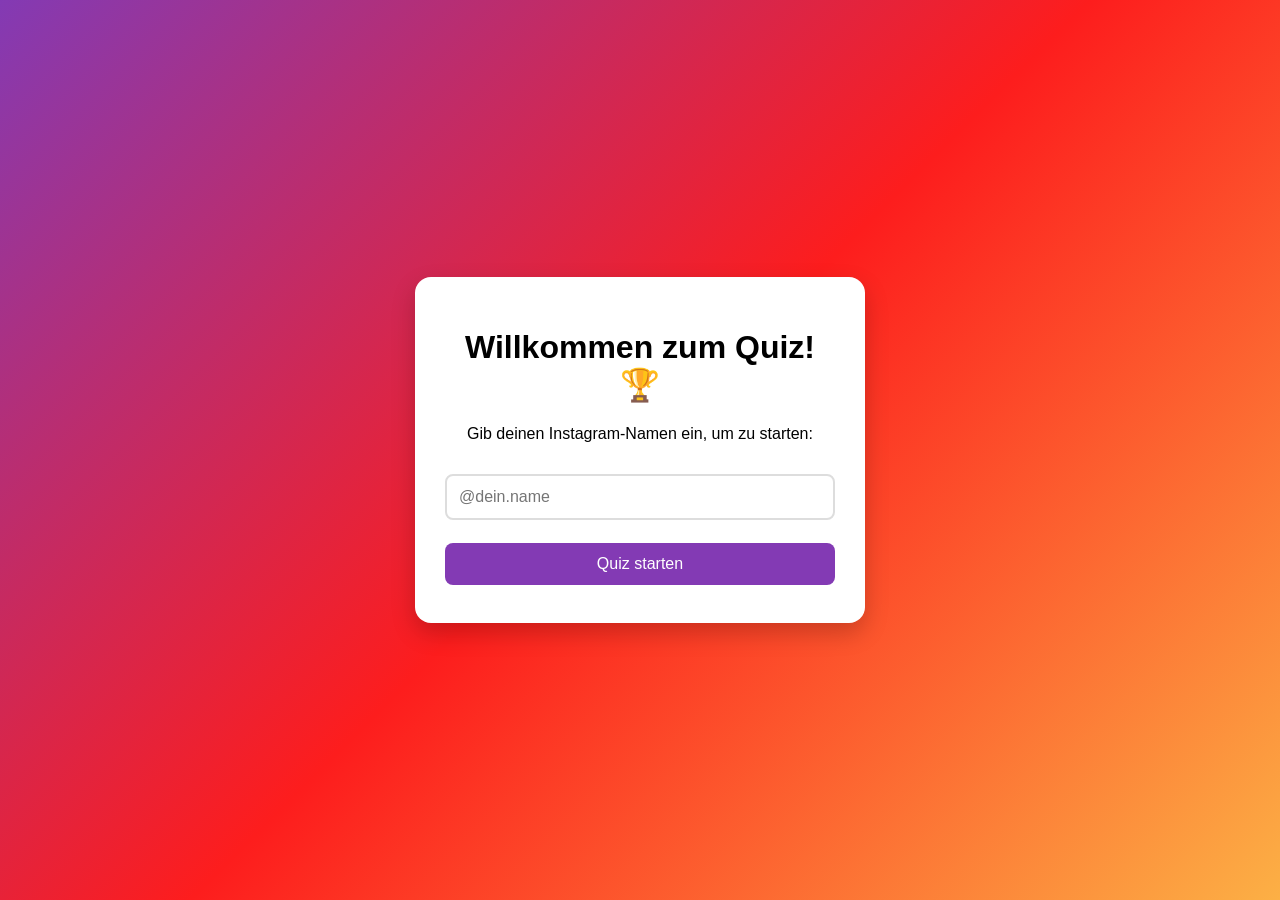
==== index.html @ 4518ca25 "Erster Commit" ====
<!DOCTYPE html>
<html lang="de">
<head>
    <meta charset="UTF-8">
    <meta name="viewport" content="width=device-width, initial-scale=1.0">
    <title>Instagram Quiz</title>
    <link rel="stylesheet" href="style.css">
</head>
<body>

    <div class="quiz-card">
        <div id="start-screen">
            <h1>Willkommen zum Quiz! 🏆</h1>
            <p>Gib deinen Instagram-Namen ein, um zu starten:</p>
            <input type="text" id="insta-input" placeholder="@dein.name" required>
            <button onclick="startQuiz()">Quiz starten</button>
        </div>

        <div id="quiz-screen" class="hidden">
            <div id="question-number">Frage 1 von 10</div>
            <h2 id="question-text">Frage lädt...</h2>
            <div id="options-container"></div>
        </div>

        <div id="end-screen" class="hidden">
            <h1>Fertig! 🎉</h1>
            <p id="score-text"></p>
            <p>Deine Punkte werden jetzt übermittelt...</p>

            <form id="quiz-form" action=https://formspree.io/f/xzebzadv method="POST">
                <input type="hidden" name="Instagram" id="form-insta">
                <input type="hidden" name="Punkte" id="form-score">
            </form>
        </div>
    </div>

    <script src="script.js"></script>
</body>
</html>
---- style.css ----
* {
    box-sizing: border-box;
    font-family: 'Segoe UI', Tahoma, Geneva, Verdana, sans-serif;
}

body {
    background: linear-gradient(135deg, #833ab4, #fd1d1d, #fcb045);
    min-height: 100vh;
    display: flex;
    justify-content: center;
    align-items: center;
    margin: 0;
    padding: 20px;
}

.quiz-card {
    background: white;
    padding: 30px;
    border-radius: 16px;
    box-shadow: 0 10px 25px rgba(0,0,0,0.2);
    width: 100%;
    max-width: 450px;
    text-align: center;
}

.hidden { display: none; }

input[type="text"] {
    width: 100%;
    padding: 12px;
    margin: 15px 0;
    border: 2px solid #ddd;
    border-radius: 8px;
    font-size: 16px;
}

button, .option-btn {
    width: 100%;
    padding: 12px;
    margin: 8px 0;
    border: none;
    background-color: #833ab4;
    color: white;
    border-radius: 8px;
    font-size: 16px;
    cursor: pointer;
    transition: background 0.2s;
}

button:hover, .option-btn:hover {
    background-color: #5c2383;
}

.option-btn {
    background-color: #f0f0f0;
    color: #333;
    text-align: left;
}

#question-number {
    font-size: 14px;
    color: #666;
    margin-bottom: 10px;
}
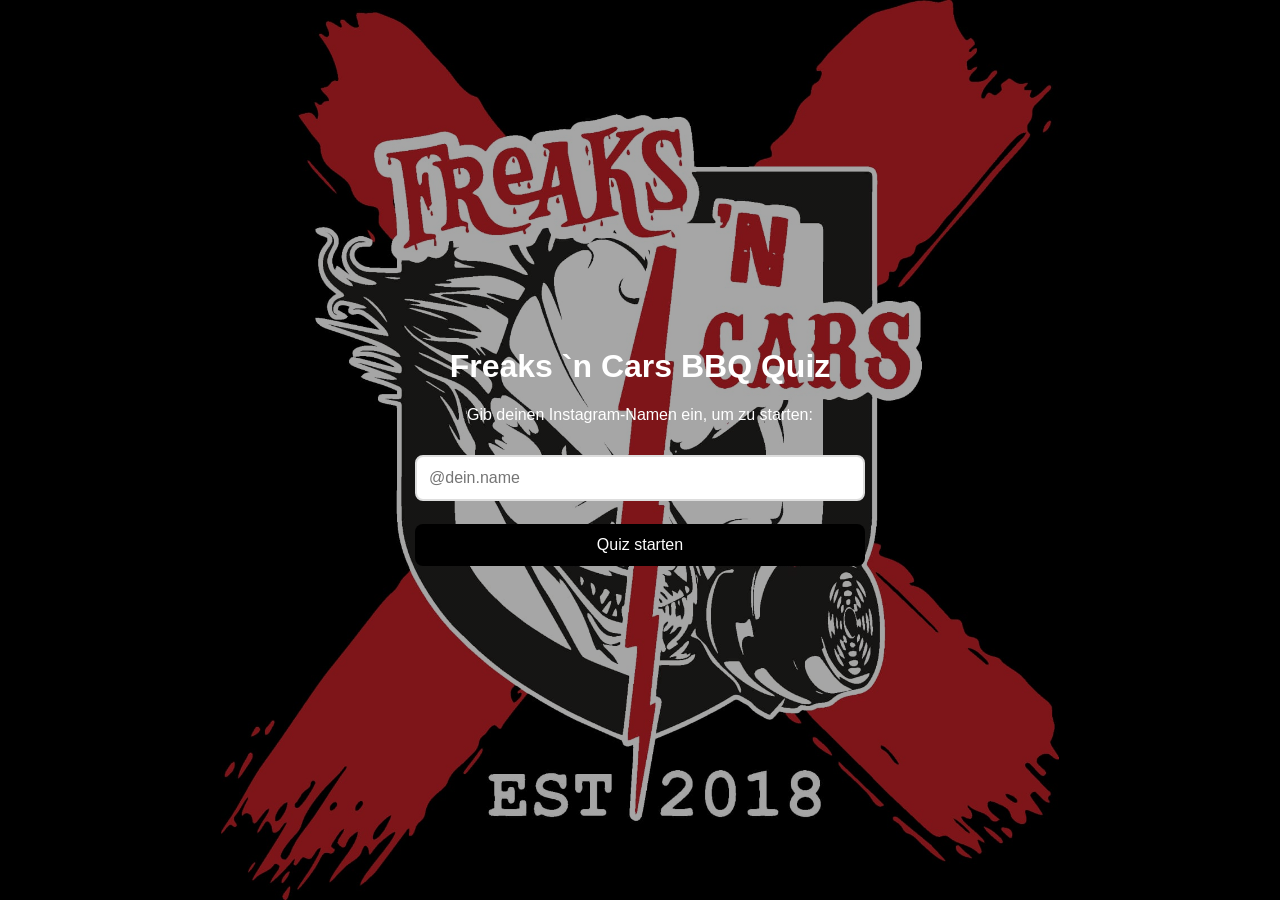
==== commit e26dc317: "style" ====
--- a/index.html
+++ b/index.html
@@ -10,7 +10,7 @@
 
     <div class="quiz-card">
         <div id="start-screen">
-            <h1>Willkommen zum Quiz! 🏆</h1>
+            <h1>Freaks `n Cars BBQ Quiz</h1>
             <p>Gib deinen Instagram-Namen ein, um zu starten:</p>
             <input type="text" id="insta-input" placeholder="@dein.name" required>
             <button onclick="startQuiz()">Quiz starten</button>
--- a/style.css
+++ b/style.css
@@ -4,23 +4,37 @@
 }
 
 body {
-    background: linear-gradient(135deg, #833ab4, #fd1d1d, #fcb045);
+    background:
+        linear-gradient(rgba(0, 0, 0, 0.35), rgba(0, 0, 0, 0.35)),
+        url('Assets/logo.jpg') center center / contain no-repeat,
+        #000000;
     min-height: 100vh;
     display: flex;
     justify-content: center;
     align-items: center;
     margin: 0;
     padding: 20px;
+    color: #ffffff;
 }
 
 .quiz-card {
-    background: white;
-    padding: 30px;
-    border-radius: 16px;
-    box-shadow: 0 10px 25px rgba(0,0,0,0.2);
+    background: transparent;
+    padding: 0;
+    border: none;
+    border-radius: 0;
+    box-shadow: none;
     width: 100%;
     max-width: 450px;
     text-align: center;
+}
+
+#start-screen h1,
+#start-screen p,
+#quiz-screen h2,
+#end-screen h1,
+#end-screen p,
+#question-number {
+    color: #ffffff;
 }
 
 .hidden { display: none; }
@@ -39,7 +53,7 @@
     padding: 12px;
     margin: 8px 0;
     border: none;
-    background-color: #833ab4;
+    background-color: #000000;
     color: white;
     border-radius: 8px;
     font-size: 16px;
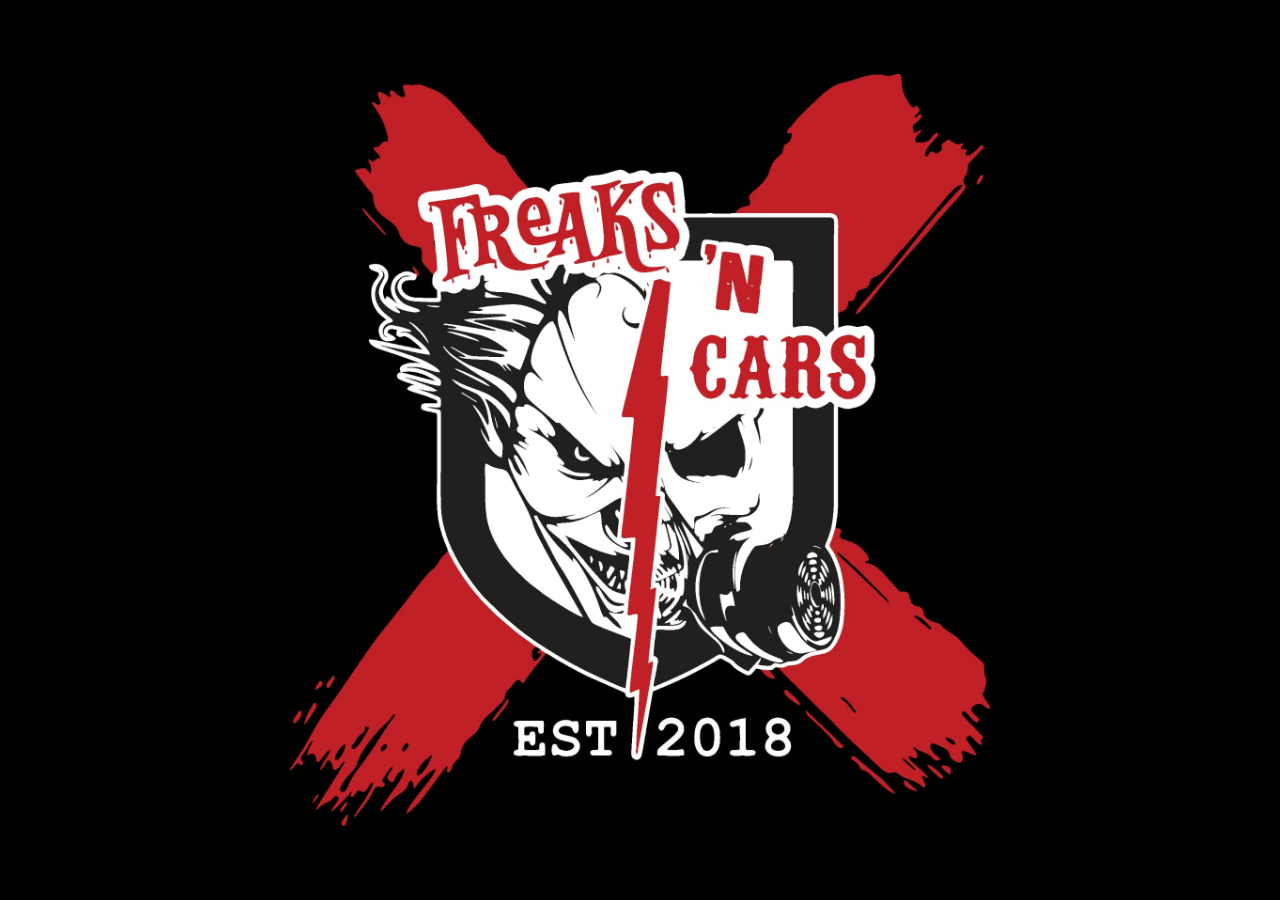
==== commit b8274b3e: "startseite" ====
--- a/index.html
+++ b/index.html
@@ -1,39 +1,53 @@
 <!DOCTYPE html>
 <html lang="de">
 <head>
-    <meta charset="UTF-8">
-    <meta name="viewport" content="width=device-width, initial-scale=1.0">
-    <title>Instagram Quiz</title>
-    <link rel="stylesheet" href="style.css">
+    <meta charset="UTF-8" />
+    <meta name="viewport" content="width=device-width, initial-scale=1.0" />
+    <title>Freaks n Cars BBQ Quiz</title>
+    <style>
+        * {
+            box-sizing: border-box;
+        }
+
+        body {
+            margin: 0;
+            min-height: 100vh;
+            display: grid;
+            place-items: center;
+            background: #000;
+            padding: 24px;
+        }
+
+        .start-link {
+            display: block;
+            width: min(80vw, 700px);
+            text-decoration: none;
+        }
+
+        .logo {
+            display: block;
+            width: 100%;
+            height: auto;
+            border-radius: 20px;
+            cursor: pointer;
+            animation: pulse 2.2s ease-in-out infinite;
+        }
+
+        @keyframes pulse {
+            0%, 100% {
+                transform: scale(1);
+                opacity: 1;
+            }
+            50% {
+                transform: scale(1.04);
+                opacity: 0.96;
+            }
+        }
+    </style>
 </head>
 <body>
-
-    <div class="quiz-card">
-        <div id="start-screen">
-            <h1>Freaks `n Cars BBQ Quiz</h1>
-            <p>Gib deinen Instagram-Namen ein, um zu starten:</p>
-            <input type="text" id="insta-input" placeholder="@dein.name" required>
-            <button onclick="startQuiz()">Quiz starten</button>
-        </div>
-
-        <div id="quiz-screen" class="hidden">
-            <div id="question-number">Frage 1 von 10</div>
-            <h2 id="question-text">Frage lädt...</h2>
-            <div id="options-container"></div>
-        </div>
-
-        <div id="end-screen" class="hidden">
-            <h1>Fertig! 🎉</h1>
-            <p id="score-text"></p>
-            <p>Deine Punkte werden jetzt übermittelt...</p>
-
-            <form id="quiz-form" action=https://formspree.io/f/xzebzadv method="POST">
-                <input type="hidden" name="Instagram" id="form-insta">
-                <input type="hidden" name="Punkte" id="form-score">
-            </form>
-        </div>
-    </div>
-
-    <script src="script.js"></script>
+    <a href="quiz.html" class="start-link" aria-label="Quiz starten">
+        <img src="Assets/logo.jpg" alt="Freaks n Cars BBQ Quiz Logo" class="logo" />
+    </a>
 </body>
-</html>+</html>
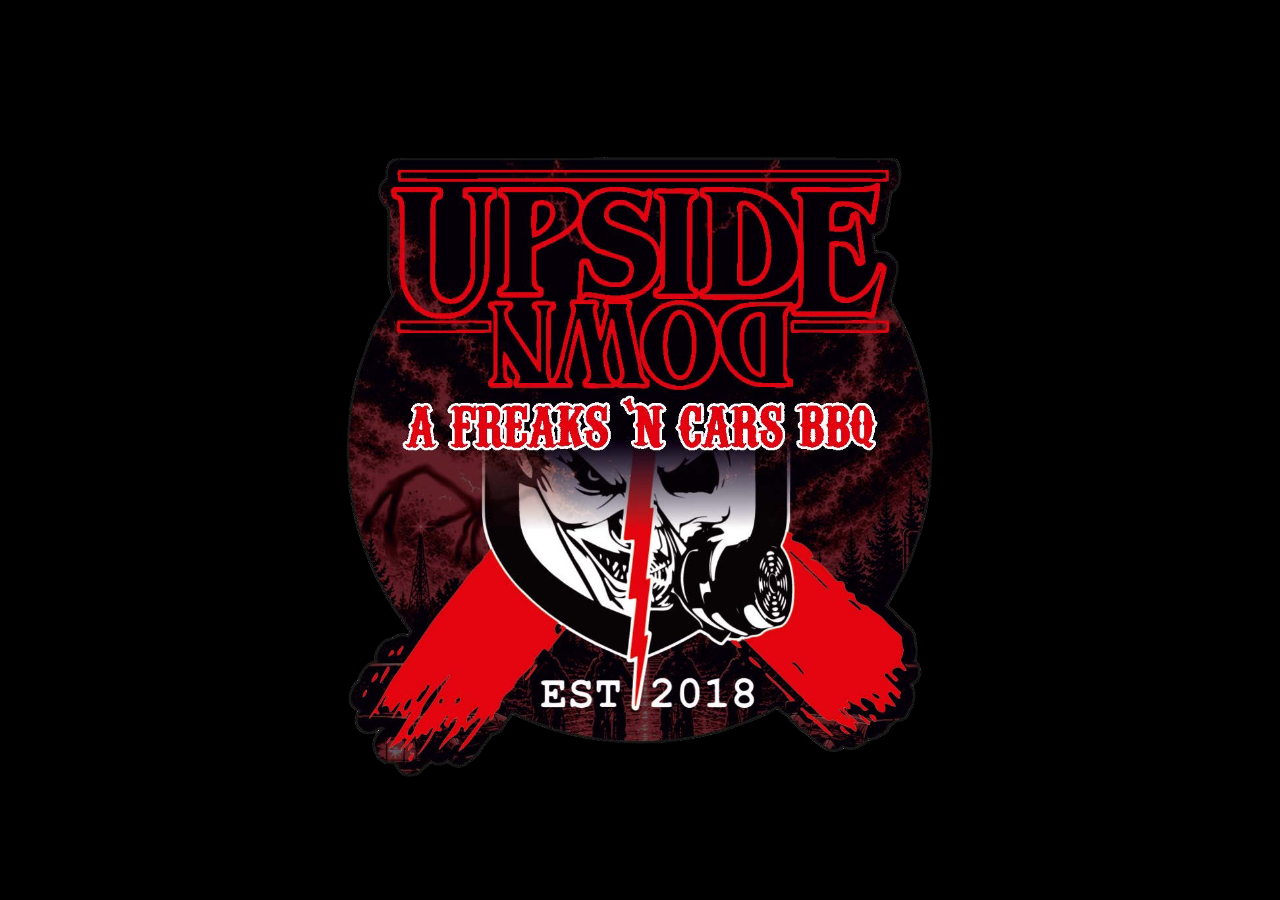
==== commit 6309e11f: "logoneu" ====
--- a/index.html
+++ b/index.html
@@ -46,8 +46,12 @@
     </style>
 </head>
 <body>
+    <audio autoplay loop>
+        <source src="Assets/sttheme.mp3" type="audio/mpeg">
+    </audio>
+
     <a href="quiz.html" class="start-link" aria-label="Quiz starten">
-        <img src="Assets/logo.jpg" alt="Freaks n Cars BBQ Quiz Logo" class="logo" />
+        <img src="Assets/logost.png" alt="Freaks n Cars BBQ Quiz Logo" class="logo" />
     </a>
 </body>
 </html>
